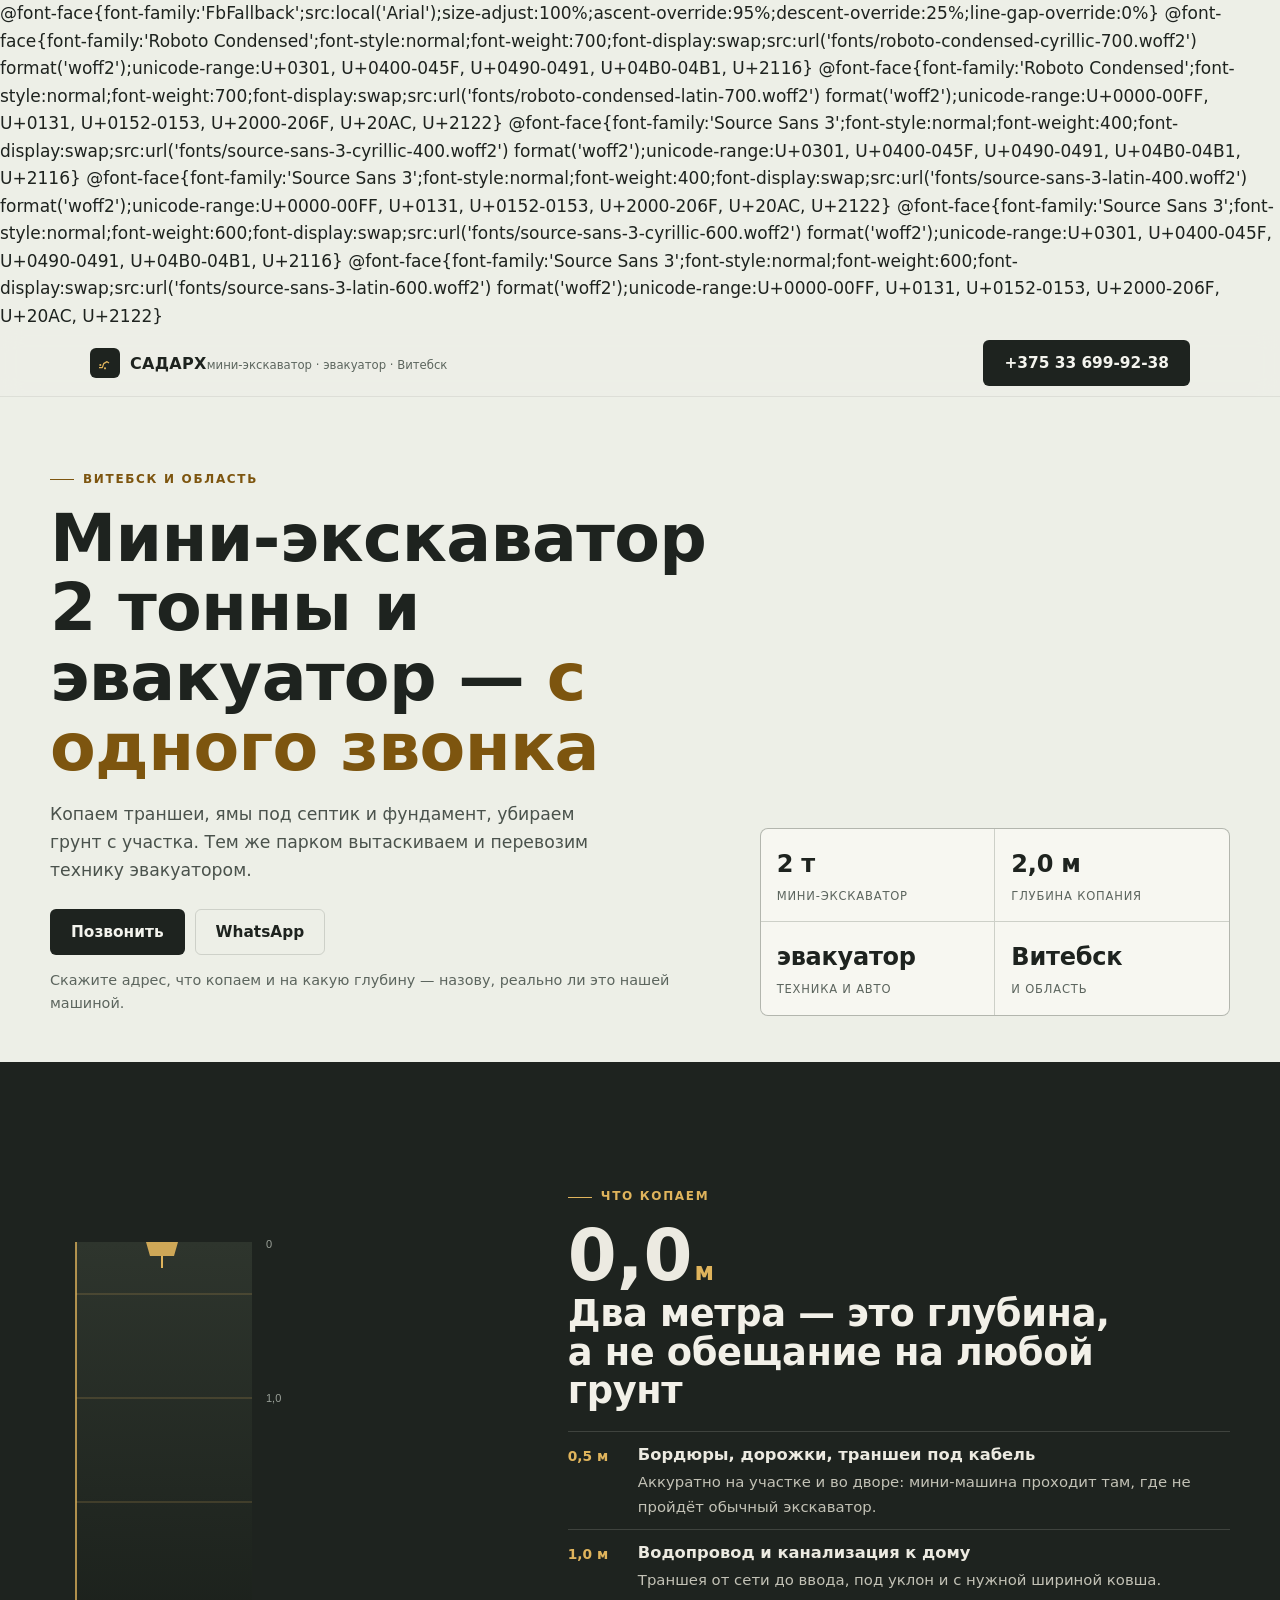
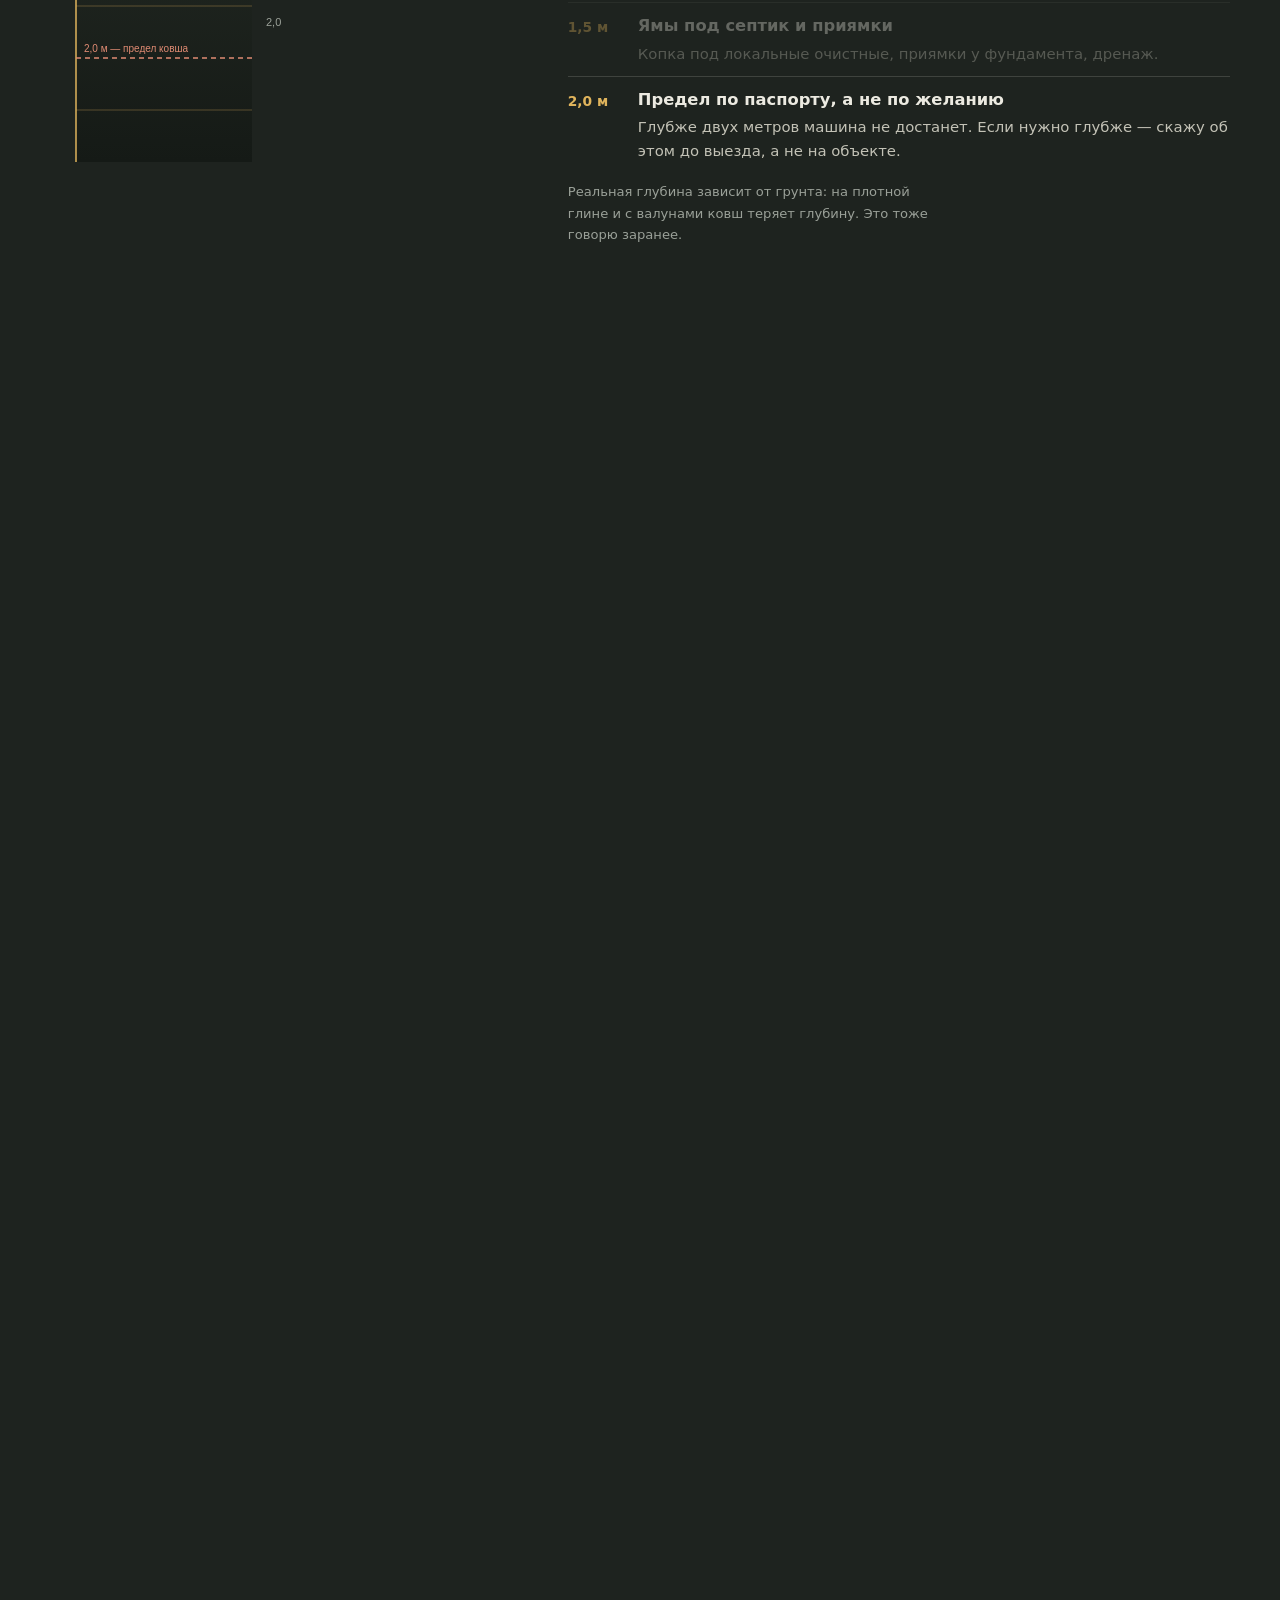
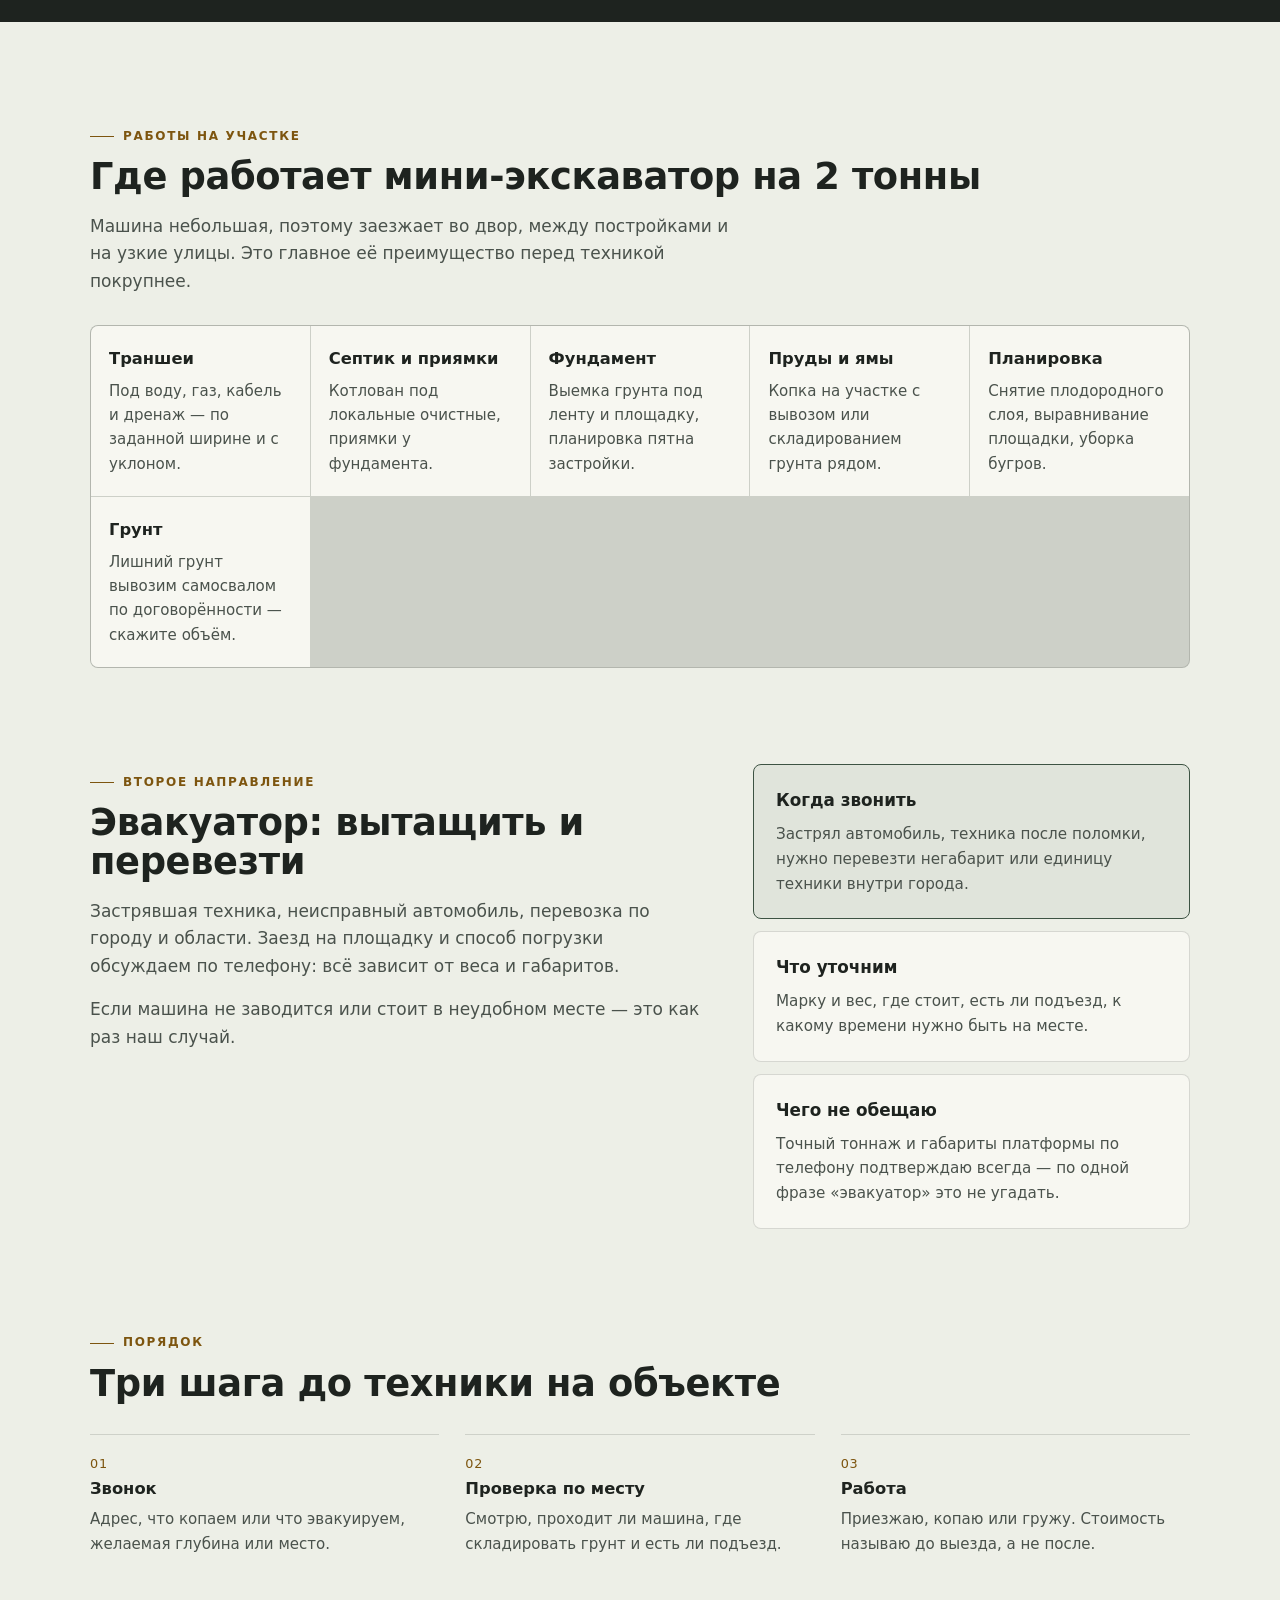
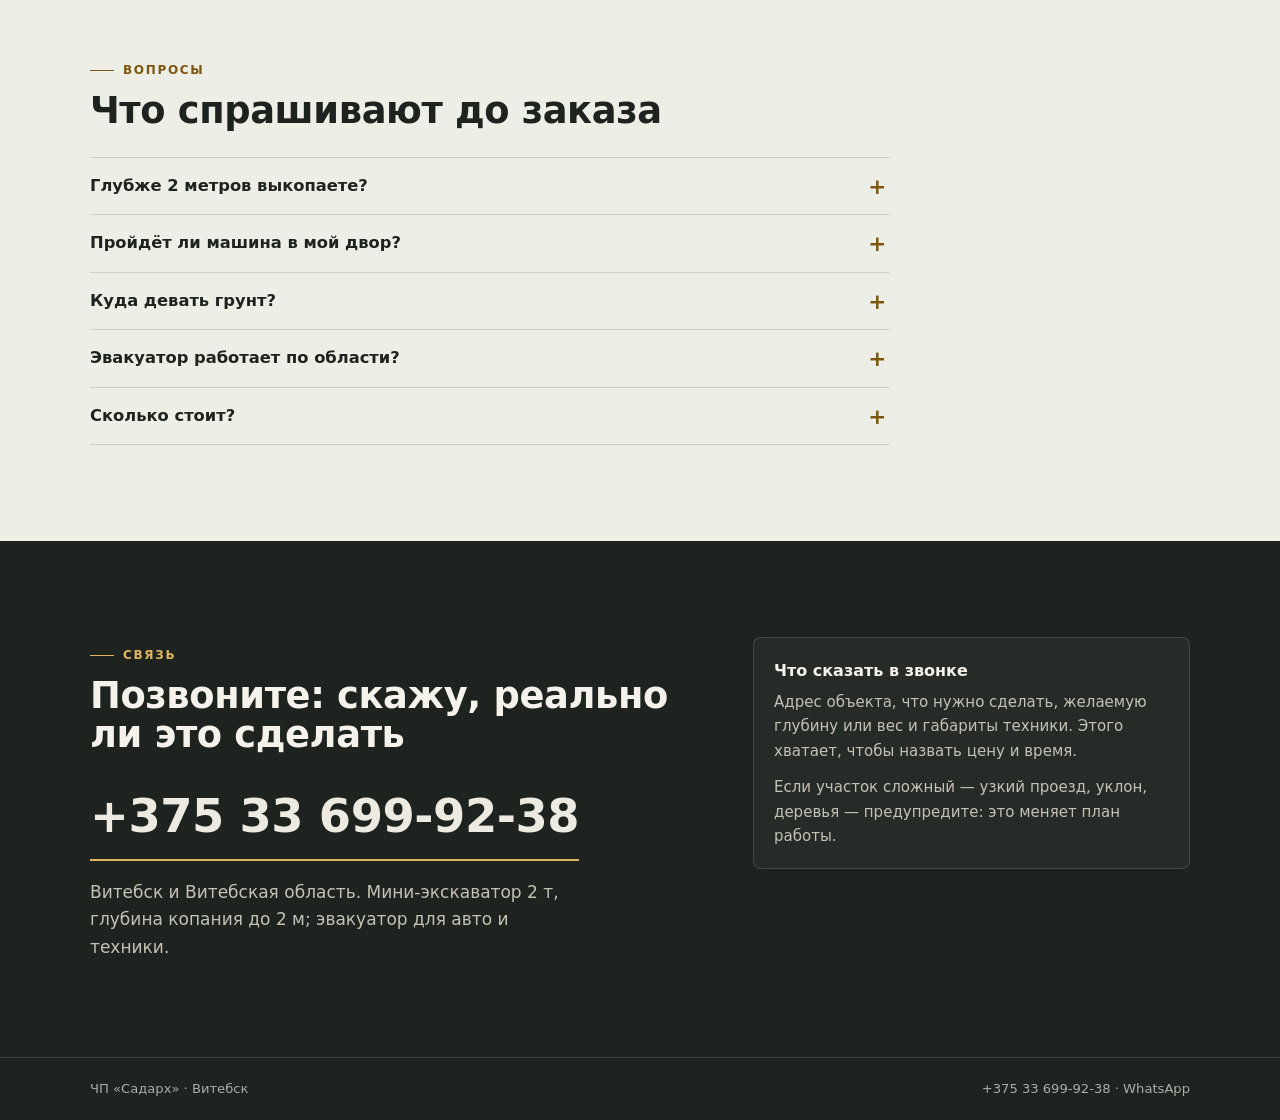
==== index.html @ c1c9731f "feat: Садарх — архетип 25 «два метра», разрез грунта с глубинной шкалой" ====
<!DOCTYPE html>
<html lang="ru">
<head>
<meta charset="UTF-8">
<meta name="viewport" content="width=device-width, initial-scale=1">
<title>Мини-экскаватор 2 т и эвакуатор в Витебске — ЧП «Садарх» | +375 33 699-92-38</title>
<meta name="description" content="ЧП «Садарх»: услуги мини-экскаватора 2 тонны (глубина копания 2 м) и эвакуатора в Витебске и области. Траншеи, септик, фундамент, вывоз грунта, перевозка техники.">
<link rel="icon" href="favicon.svg" type="image/svg+xml">
<meta property="og:type" content="website">
<meta property="og:title" content="Мини-экскаватор 2 т и эвакуатор — Витебск">
<meta property="og:locale" content="ru_RU">
<link rel="preload" href="fonts/roboto-condensed-cyrillic-700.woff2" as="font" type="font/woff2" crossorigin>
<link rel="preload" href="fonts/source-sans-3-cyrillic-400.woff2" as="font" type="font/woff2" crossorigin>
@font-face{font-family:'FbFallback';src:local('Arial');size-adjust:100%;ascent-override:95%;descent-override:25%;line-gap-override:0%}
@font-face{font-family:'Roboto Condensed';font-style:normal;font-weight:700;font-display:swap;src:url('fonts/roboto-condensed-cyrillic-700.woff2') format('woff2');unicode-range:U+0301, U+0400-045F, U+0490-0491, U+04B0-04B1, U+2116}
@font-face{font-family:'Roboto Condensed';font-style:normal;font-weight:700;font-display:swap;src:url('fonts/roboto-condensed-latin-700.woff2') format('woff2');unicode-range:U+0000-00FF, U+0131, U+0152-0153, U+2000-206F, U+20AC, U+2122}
@font-face{font-family:'Source Sans 3';font-style:normal;font-weight:400;font-display:swap;src:url('fonts/source-sans-3-cyrillic-400.woff2') format('woff2');unicode-range:U+0301, U+0400-045F, U+0490-0491, U+04B0-04B1, U+2116}
@font-face{font-family:'Source Sans 3';font-style:normal;font-weight:400;font-display:swap;src:url('fonts/source-sans-3-latin-400.woff2') format('woff2');unicode-range:U+0000-00FF, U+0131, U+0152-0153, U+2000-206F, U+20AC, U+2122}
@font-face{font-family:'Source Sans 3';font-style:normal;font-weight:600;font-display:swap;src:url('fonts/source-sans-3-cyrillic-600.woff2') format('woff2');unicode-range:U+0301, U+0400-045F, U+0490-0491, U+04B0-04B1, U+2116}
@font-face{font-family:'Source Sans 3';font-style:normal;font-weight:600;font-display:swap;src:url('fonts/source-sans-3-latin-600.woff2') format('woff2');unicode-range:U+0000-00FF, U+0131, U+0152-0153, U+2000-206F, U+20AC, U+2122}
<style>

:root{
 --stone:#edefe7; --stone2:#f7f7f1; --ink:#1e231f; --ink2:#4a524c; --ink3:#5c655e;
 --line:rgba(30,35,31,.15); --line2:rgba(30,35,31,.08);
 --ochre:#b8862a; --ochre-d:#7d550f; --moss:#3d5343;
 --r:8px; --f:"Roboto Condensed","FbFallback",system-ui,sans-serif; --fb:"Source Sans 3",system-ui,sans-serif;
}
*{margin:0;padding:0;box-sizing:border-box}
html{-webkit-text-size-adjust:100%;scroll-behavior:smooth}
body{font-family:var(--fb);background:var(--stone);color:var(--ink);font-size:1.0625rem;line-height:1.62;overflow-x:hidden;-webkit-font-smoothing:antialiased}
a{color:inherit;text-decoration:none}
.wrap{max-width:1180px;margin:0 auto;padding:0 clamp(18px,4vw,40px)}
h1,h2,h3{font-family:var(--f);font-weight:700;line-height:1.05;letter-spacing:-.01em;text-transform:none;overflow-wrap:anywhere}
h1{font-size:clamp(2.3rem,5.2vw,4.2rem)}
h2{font-size:clamp(1.6rem,2.9vw,2.3rem)}
.kick{display:inline-flex;align-items:center;gap:9px;font-size:.75rem;letter-spacing:.14em;text-transform:uppercase;color:var(--ochre-d);font-weight:600;font-family:var(--f)}
.kick::before{content:"";width:24px;height:1px;background:currentColor}
.pin .kick,.dark .kick{color:#e0b45c}
.hdr{position:sticky;top:0;z-index:60;background:rgba(237,239,231,.94);backdrop-filter:blur(10px);border-bottom:1px solid var(--line2)}
.hrow{display:flex;align-items:center;justify-content:space-between;gap:14px;min-height:66px}
.logo{display:flex;align-items:center;gap:10px;min-width:0;overflow:hidden}
.logo i{width:30px;height:30px;border-radius:6px;background:var(--ink);display:grid;place-items:center;flex:none}
.lg-t{font-family:var(--f);font-weight:700;font-size:1rem;letter-spacing:.02em;text-transform:uppercase;white-space:nowrap}
.lg-s{font-size:.73rem;color:var(--ink3)}
.btn{display:inline-flex;align-items:center;justify-content:center;gap:9px;min-height:46px;padding:0 20px;border-radius:6px;font-weight:600;font-size:.96rem;border:1px solid transparent;transition:background .18s cubic-bezier(.16,1,.3,1),color .18s,border-color .18s;cursor:pointer;font-family:var(--fb)}
.btn-acc{background:var(--ink);color:#f4f4ee}
.btn-acc:hover{background:#000}
.btn-ghost{border-color:var(--line);color:var(--ink)}
.btn-ghost:hover{background:rgba(30,35,31,.05)}
a:focus-visible,button:focus-visible,summary:focus-visible{outline:2px solid var(--ochre-d);outline-offset:3px;border-radius:4px}
.hero{display:grid;grid-template-columns:minmax(0,7fr) minmax(0,5fr);gap:clamp(22px,4vw,52px);align-items:end;padding:clamp(34px,5vw,64px) 0 clamp(26px,4vw,46px)}
.hero h1{margin:14px 0 0;max-width:20ch}
.hero h1 em{font-style:normal;color:var(--ochre-d)}
.lead{margin-top:18px;max-width:52ch;color:var(--ink2);font-size:1.08rem}
.hero-cta{display:flex;flex-wrap:wrap;gap:10px;margin-top:24px}
.hnote{margin-top:14px;font-size:.9rem;color:var(--ink3)}
.facts{display:grid;grid-template-columns:repeat(2,minmax(0,1fr));gap:1px;background:var(--line);border:1px solid var(--line);border-radius:var(--r);overflow:hidden}
.facts div{background:var(--stone2);padding:16px}
.facts b{display:block;font-family:var(--f);font-weight:700;font-size:1.5rem;font-variant-numeric:tabular-nums;letter-spacing:-.01em}
.facts span{display:block;font-size:.72rem;letter-spacing:.07em;text-transform:uppercase;color:var(--ink3);margin-top:3px}
.pin{position:relative;height:240vh;background:var(--ink);color:#eceae1}
.stage{position:sticky;top:0;height:100vh;display:grid;grid-template-columns:minmax(0,5fr) minmax(0,7fr);gap:clamp(18px,3.5vw,48px);align-items:center;padding:clamp(16px,3vw,32px) 0}
.trench{position:relative;height:min(78vh,620px)}
.trench svg{height:100%;width:auto}
.depth-now{font-family:var(--f);font-weight:700;font-size:clamp(2.6rem,6vw,4.4rem);line-height:1;font-variant-numeric:tabular-nums;margin-bottom:4px}
.depth-now small{font-size:.34em;color:#e0b45c;font-weight:600;margin-left:2px}
.st-copy .kick{margin-bottom:14px}
.st-copy h2{max-width:22ch;color:#f2f0e8}
.st-tasks{list-style:none;margin-top:20px;display:grid;gap:10px}
.st-tasks li{display:grid;grid-template-columns:58px 1fr;gap:12px;align-items:start;padding-top:10px;border-top:1px solid rgba(236,234,225,.16);opacity:.34;transition:opacity .3s cubic-bezier(.16,1,.3,1)}
.st-tasks li.on{opacity:1}
.st-tasks i{font-style:normal;font-family:var(--f);font-weight:700;font-size:.86rem;color:#e0b45c;font-variant-numeric:tabular-nums;padding-top:3px}
.st-tasks b{display:block;font-family:var(--f);font-size:1.02rem}
.st-tasks p{color:#c3c2b6;font-size:.93rem;margin-top:2px}
.st-foot{margin-top:18px;font-size:.82rem;color:#9aa098;max-width:46ch}
.blk{padding:clamp(54px,7.5vw,96px) 0}
.blk-lead{margin-top:16px;max-width:60ch;color:var(--ink2)}
.grid3{display:grid;grid-template-columns:repeat(auto-fit,minmax(215px,1fr));gap:1px;background:var(--line);border:1px solid var(--line);border-radius:var(--r);overflow:hidden;margin-top:30px}
.grid3 div{background:var(--stone2);padding:20px 18px}
.grid3 b{display:block;font-family:var(--f);font-size:1.02rem;margin-bottom:6px}
.grid3 p{font-size:.94rem;color:var(--ink2)}
.two{display:grid;grid-template-columns:minmax(0,7fr) minmax(0,5fr);gap:clamp(22px,4vw,52px);align-items:start}
.card{border:1px solid var(--line);border-radius:var(--r);background:var(--stone2);padding:22px}
.card b{display:block;font-family:var(--f);font-size:1.05rem;margin-bottom:8px}
.card p{font-size:.95rem;color:var(--ink2)}
.card+.card{margin-top:12px}
.card.acc{border-color:var(--moss);background:rgba(61,83,67,.07)}
.steps{list-style:none;display:grid;grid-template-columns:repeat(3,minmax(0,1fr));gap:clamp(14px,2.4vw,26px);margin-top:30px}
.steps li{border-top:1px solid var(--line);padding-top:14px}
.steps b{display:block;font-family:var(--f);font-size:1.02rem;margin-bottom:5px}
.steps p{color:var(--ink2);font-size:.94rem}
.steps .no{font-family:var(--f);font-size:.8rem;color:var(--ochre-d);letter-spacing:.06em}
.faq{margin-top:26px;border-top:1px solid var(--line);max-width:74ch}
.faq details{border-bottom:1px solid var(--line)}
.faq summary{cursor:pointer;list-style:none;padding:15px 30px 15px 0;position:relative;font-family:var(--f);font-weight:700;font-size:1.02rem}
.faq summary::-webkit-details-marker{display:none}
.faq summary::after{content:"+";position:absolute;right:4px;top:12px;font-size:1.35rem;color:var(--ochre-d);transition:transform .2s}
.faq details[open] summary::after{transform:rotate(45deg)}
.faq p{padding:0 0 16px;color:var(--ink2);font-size:.96rem;max-width:66ch}
.dark{background:var(--ink);color:#eceae1;padding:clamp(54px,7.5vw,96px) 0}
.dark h2{color:#f4f2ea}
.cont{display:grid;grid-template-columns:minmax(0,7fr) minmax(0,5fr);gap:clamp(22px,4vw,52px);align-items:start}
.phone-big{display:inline-block;font-family:var(--f);font-weight:700;font-size:clamp(1.9rem,4.2vw,2.9rem);font-variant-numeric:tabular-nums;letter-spacing:-.01em;border-bottom:2px solid #e0b45c;padding-bottom:5px;margin-top:6px}
.phone-big:hover{color:#e0b45c}
.cbox{border:1px solid rgba(236,234,225,.16);border-radius:var(--r);padding:20px;background:rgba(255,255,255,.04)}
.cbox b{display:block;font-family:var(--f);font-size:1rem;margin-bottom:6px;color:#f4f2ea}
.cbox p{color:#c3c2b6;font-size:.94rem}
footer{background:var(--ink);border-top:1px solid rgba(236,234,225,.14);padding:20px 0}
.frow{display:flex;flex-wrap:wrap;justify-content:space-between;gap:8px;font-size:.82rem;color:#a9aea7}
.frow a{color:#a9aea7}.frow a:hover{color:#fff}
@media(max-width:880px){
 .hero,.two,.cont,.steps{grid-template-columns:minmax(0,1fr)}
 .facts{order:2}
 .pin{height:210vh}
 .stage{grid-template-columns:minmax(0,1fr);align-items:start;gap:10px;padding-top:14px}
 .trench{height:min(38vh,300px);display:flex;justify-content:center}
 .st-tasks li{grid-template-columns:50px 1fr;gap:8px;padding-top:8px}
 .st-tasks p{font-size:.88rem}
 .depth-now{font-size:2.1rem}
}
@media(max-width:430px){.lg-s{display:none}.lg-t{font-size:.88rem}}
@media(prefers-reduced-motion:reduce){*{transition:none!important;animation:none!important}html{scroll-behavior:auto}}
</style>
</head>
<body id="top">
<header class="hdr">
  <div class="wrap hrow">
    <a class="logo" href="#top">
      <i><svg viewBox="0 0 24 24" width="16" height="16" aria-hidden="true"><path d="M3 19h5l2-6 5-3 3 2" fill="none" stroke="#e0b45c" stroke-width="1.9" stroke-linejoin="round"/><circle cx="5" cy="15" r="1.6" fill="#e0b45c"/><circle cx="12" cy="20" r="1.6" fill="#e0b45c"/></svg></i>
      <span><span class="lg-t">Садарх</span><span class="lg-s">мини-экскаватор · эвакуатор · Витебск</span></span>
    </a>
    <a class="btn btn-acc" href="tel:+375336999238">+375 33 699-92-38</a>
  </div>
</header>
<main>
<section class="hero wrap">
  <div>
    <div class="kick">Витебск и область</div>
    <h1>Мини-экскаватор 2 тонны и эвакуатор — <em>с одного звонка</em></h1>
    <p class="lead">Копаем траншеи, ямы под септик и фундамент, убираем грунт с участка. Тем же парком вытаскиваем и перевозим технику эвакуатором.</p>
    <div class="hero-cta">
      <a class="btn btn-acc" href="tel:+375336999238">Позвонить</a>
      <a class="btn btn-ghost" href="https://wa.me/375336999238" target="_blank" rel="noopener">WhatsApp</a>
    </div>
    <p class="hnote">Скажите адрес, что копаем и на какую глубину — назову, реально ли это нашей машиной.</p>
  </div>
  <div class="facts">
    <div><b>2 т</b><span>мини-экскаватор</span></div>
    <div><b>2,0 м</b><span>глубина копания</span></div>
    <div><b>эвакуатор</b><span>техника и авто</span></div>
    <div><b>Витебск</b><span>и область</span></div>
  </div>
</section>
<section class="pin" id="glubina">
  <div class="stage wrap">
    <div class="trench">
      <svg viewBox="0 0 240 620" role="img" aria-labelledby="trT trD">
        <title id="trT">Разрез траншеи глубиной до 2 метров</title>
        <desc id="trD">Схема грунта с глубинной шкалой от 0 до 2 метров и отметками задач на разных глубинах.</desc>
        <defs><linearGradient id="soil" x1="0" y1="0" x2="0" y2="1"><stop offset="0" stop-color="#2e352d"/><stop offset="1" stop-color="#151a16"/></linearGradient></defs>
        <rect x="26" y="40" width="176" height="520" fill="url(#soil)"/>
        <g stroke="rgba(224,180,92,.33)" stroke-width="1">
          <line x1="26" y1="92" x2="202" y2="92"/><line x1="26" y1="196" x2="202" y2="196"/>
          <line x1="26" y1="300" x2="202" y2="300"/><line x1="26" y1="404" x2="202" y2="404"/><line x1="26" y1="508" x2="202" y2="508"/>
        </g>
        <g font-family="Roboto Condensed,sans-serif" font-size="11" fill="#9aa098">
          <text x="216" y="46">0</text><text x="216" y="200">1,0</text><text x="216" y="424">2,0</text>
        </g>
        <line x1="26" y1="40" x2="26" y2="560" stroke="#e0b45c" stroke-width="1.5"/>
        <rect id="pit" x="26" y="40" width="176" height="0" fill="rgba(224,180,92,.16)" stroke="rgba(224,180,92,.5)" stroke-width="1"/>
        <g id="bucket" transform="translate(112,40)">
          <path d="M-16 0h32l-4 14h-24z" fill="#e0b45c" opacity=".9"/>
          <line x1="0" y1="14" x2="0" y2="26" stroke="#e0b45c" stroke-width="2"/>
        </g>
        <line id="limline" x1="26" y1="456" x2="202" y2="456" stroke="#e08b73" stroke-width="1.5" stroke-dasharray="5 4"/>
        <text x="34" y="450" font-family="Roboto Condensed,sans-serif" font-size="10" fill="#e08b73">2,0 м — предел ковша</text>
      </svg>
    </div>
    <div class="st-copy">
      <div class="kick">Что копаем</div>
      <div class="depth-now"><span id="dn">0,0</span><small>м</small></div>
      <h2>Два метра — это глубина, а не обещание на любой грунт</h2>
      <ul class="st-tasks" id="tasks">
        <li><i>0,5 м</i><div><b>Бордюры, дорожки, траншеи под кабель</b><p>Аккуратно на участке и во дворе: мини-машина проходит там, где не пройдёт обычный экскаватор.</p></div></li>
        <li><i>1,0 м</i><div><b>Водопровод и канализация к дому</b><p>Траншея от сети до ввода, под уклон и с нужной шириной ковша.</p></div></li>
        <li><i>1,5 м</i><div><b>Ямы под септик и приямки</b><p>Копка под локальные очистные, приямки у фундамента, дренаж.</p></div></li>
        <li><i>2,0 м</i><div><b>Предел по паспорту, а не по желанию</b><p>Глубже двух метров машина не достанет. Если нужно глубже — скажу об этом до выезда, а не на объекте.</p></div></li>
      </ul>
      <p class="st-foot">Реальная глубина зависит от грунта: на плотной глине и с валунами ковш теряет глубину. Это тоже говорю заранее.</p>
    </div>
  </div>
</section>
<section class="blk" id="raboty">
  <div class="wrap">
    <div class="kick">Работы на участке</div>
    <h2 style="margin-top:12px">Где работает мини-экскаватор на 2 тонны</h2>
    <p class="blk-lead">Машина небольшая, поэтому заезжает во двор, между постройками и на узкие улицы. Это главное её преимущество перед техникой покрупнее.</p>
    <div class="grid3">
      <div><b>Траншеи</b><p>Под воду, газ, кабель и дренаж — по заданной ширине и с уклоном.</p></div>
      <div><b>Септик и приямки</b><p>Котлован под локальные очистные, приямки у фундамента.</p></div>
      <div><b>Фундамент</b><p>Выемка грунта под ленту и площадку, планировка пятна застройки.</p></div>
      <div><b>Пруды и ямы</b><p>Копка на участке с вывозом или складированием грунта рядом.</p></div>
      <div><b>Планировка</b><p>Снятие плодородного слоя, выравнивание площадки, уборка бугров.</p></div>
      <div><b>Грунт</b><p>Лишний грунт вывозим самосвалом по договорённости — скажите объём.</p></div>
    </div>
  </div>
</section>
<section class="blk" id="evakuator" style="padding-top:0">
  <div class="wrap two">
    <div>
      <div class="kick">Второе направление</div>
      <h2 style="margin-top:12px">Эвакуатор: вытащить и перевезти</h2>
      <p class="blk-lead">Застрявшая техника, неисправный автомобиль, перевозка по городу и области. Заезд на площадку и способ погрузки обсуждаем по телефону: всё зависит от веса и габаритов.</p>
      <p class="blk-lead">Если машина не заводится или стоит в неудобном месте — это как раз наш случай.</p>
    </div>
    <div>
      <div class="card acc"><b>Когда звонить</b><p>Застрял автомобиль, техника после поломки, нужно перевезти негабарит или единицу техники внутри города.</p></div>
      <div class="card"><b>Что уточним</b><p>Марку и вес, где стоит, есть ли подъезд, к какому времени нужно быть на месте.</p></div>
      <div class="card"><b>Чего не обещаю</b><p>Точный тоннаж и габариты платформы по телефону подтверждаю всегда — по одной фразе «эвакуатор» это не угадать.</p></div>
    </div>
  </div>
</section>
<section class="blk" id="poryadok" style="padding-top:0">
  <div class="wrap">
    <div class="kick">Порядок</div>
    <h2 style="margin-top:12px">Три шага до техники на объекте</h2>
    <ol class="steps">
      <li><span class="no">01</span><b>Звонок</b><p>Адрес, что копаем или что эвакуируем, желаемая глубина или место.</p></li>
      <li><span class="no">02</span><b>Проверка по месту</b><p>Смотрю, проходит ли машина, где складировать грунт и есть ли подъезд.</p></li>
      <li><span class="no">03</span><b>Работа</b><p>Приезжаю, копаю или гружу. Стоимость называю до выезда, а не после.</p></li>
    </ol>
  </div>
</section>
<section class="blk" id="vop" style="padding-top:0">
  <div class="wrap">
    <div class="kick">Вопросы</div>
    <h2 style="margin-top:12px">Что спрашивают до заказа</h2>
    <div class="faq">
      <details><summary>Глубже 2 метров выкопаете?</summary><p>Нет, два метра — предел этой машины. Если нужно глубже, скажу сразу: иногда решается другой техникой или поэтапно, но обещать лишнего не буду.</p></details>
      <details><summary>Пройдёт ли машина в мой двор?</summary><p>Мини-экскаватор на 2 тонны проходит в большинство дворов и между постройками. Точную ширину проезда и вес уточняйте по телефону под свой участок.</p></details>
      <details><summary>Куда девать грунт?</summary><p>Два варианта: складируем рядом на участке или вывозим. Второй — отдельная работа, её обсуждаем сразу.</p></details>
      <details><summary>Эвакуатор работает по области?</summary><p>Витебск и область. Дальние рейсы считаем отдельно по расстоянию.</p></details>
      <details><summary>Сколько стоит?</summary><p>Зависит от объёма, глубины, грунта и расстояния. Называю цену по телефону до выезда.</p></details>
    </div>
  </div>
</section>
<section class="dark" id="contacts">
  <div class="wrap cont">
    <div>
      <div class="kick">Связь</div>
      <h2 style="margin:12px 0 18px">Позвоните: скажу, реально ли это сделать</h2>
      <a class="phone-big" href="tel:+375336999238">+375 33 699-92-38</a>
      <p style="margin-top:18px;color:#c3c2b6;max-width:46ch">Витебск и Витебская область. Мини-экскаватор 2 т, глубина копания до 2 м; эвакуатор для авто и техники.</p>
    </div>
    <div class="cbox">
      <b>Что сказать в звонке</b>
      <p>Адрес объекта, что нужно сделать, желаемую глубину или вес и габариты техники. Этого хватает, чтобы назвать цену и время.</p>
      <p style="margin-top:12px">Если участок сложный — узкий проезд, уклон, деревья — предупредите: это меняет план работы.</p>
    </div>
  </div>
</section>
</main>
<footer>
  <div class="wrap frow">
    <span>ЧП «Садарх» · Витебск</span>
    <span><a href="tel:+375336999238">+375 33 699-92-38</a> · <a href="https://wa.me/375336999238" target="_blank" rel="noopener">WhatsApp</a></span>
  </div>
</footer>
<script>
(function(){
  var reduce = matchMedia('(prefers-reduced-motion: reduce)').matches;
  var pin = document.getElementById('glubina');
  var pit = document.getElementById('pit'), bucket = document.getElementById('bucket');
  var dn = document.getElementById('dn'), tasks = [].slice.call(document.querySelectorAll('#tasks li'));
  var TOP = 40, MAXP = 416;               // 2,0 м = 416 px по шкале разреза
  var STOPS = [0.5, 1.0, 1.5, 2.0];
  function depthFor(p){
    var seg = Math.min(1, p) * 4, i = Math.min(3, Math.floor(seg)), f = seg - i;
    var stops = [0, .5, 1, 1.5, 2];
    if (p >= 1) return 2;
    return stops[i] + (stops[i+1] - stops[i]) * Math.min(1, f / .72);
  }
  function apply(p){
    var d = depthFor(p), h = d / 2 * MAXP;
    pit.setAttribute('height', h.toFixed(1));
    bucket.setAttribute('transform', 'translate(112,' + (TOP + h).toFixed(1) + ')');
    dn.textContent = d.toFixed(1).replace('.', ',');
    var k = d < .75 ? 0 : (d < 1.25 ? 1 : (d < 1.75 ? 2 : 3));
    tasks.forEach(function(li,i){ li.classList.toggle('on', i === k); });
  }
  if (reduce) { apply(1); return; }
  apply(0);
  var raf = false;
  function upd(){
    raf = false;
    var r = pin.getBoundingClientRect(), span = r.height - innerHeight;
    var p = span > 0 ? Math.min(1, Math.max(0, -r.top / span)) : 1;
    apply(p);
  }
  addEventListener('scroll', function(){ if(!raf){raf=true;requestAnimationFrame(upd);} }, {passive:true});
  addEventListener('resize', upd);
  upd();
})();
</script>
</body>
</html>
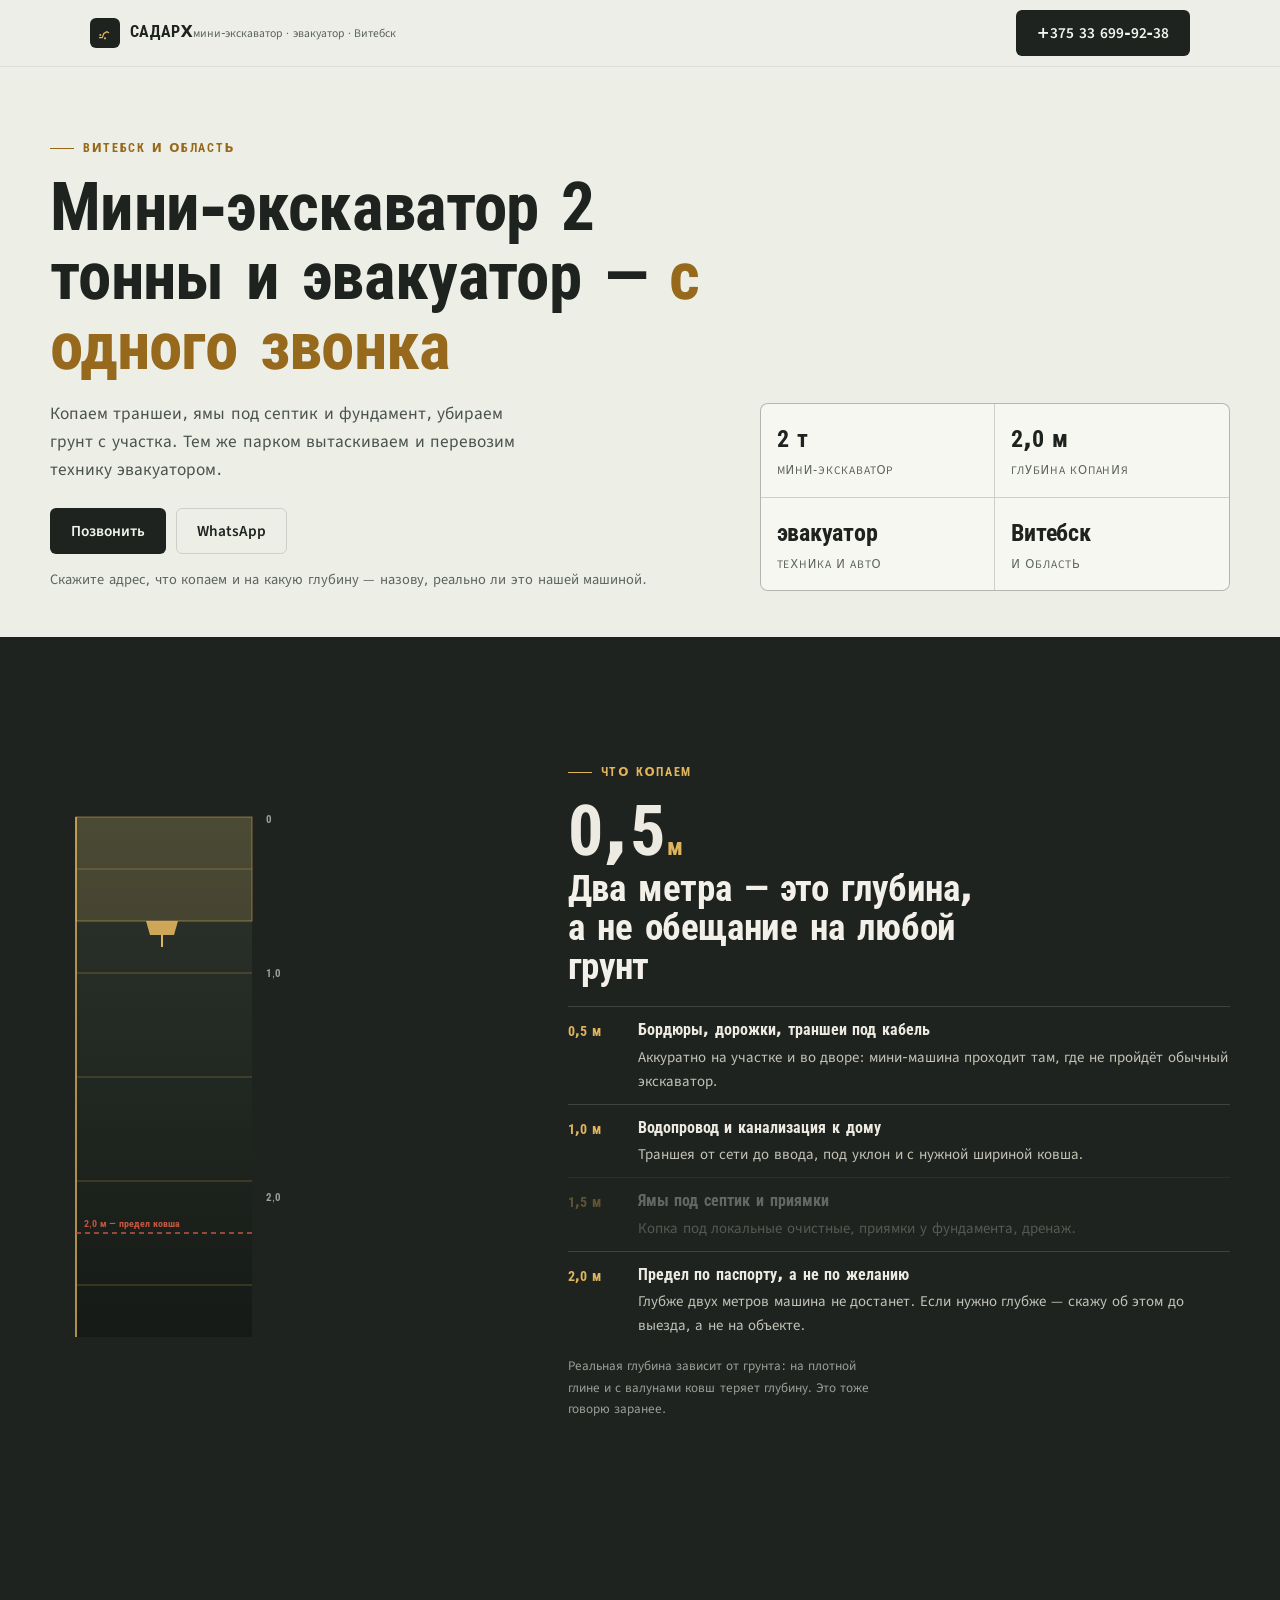
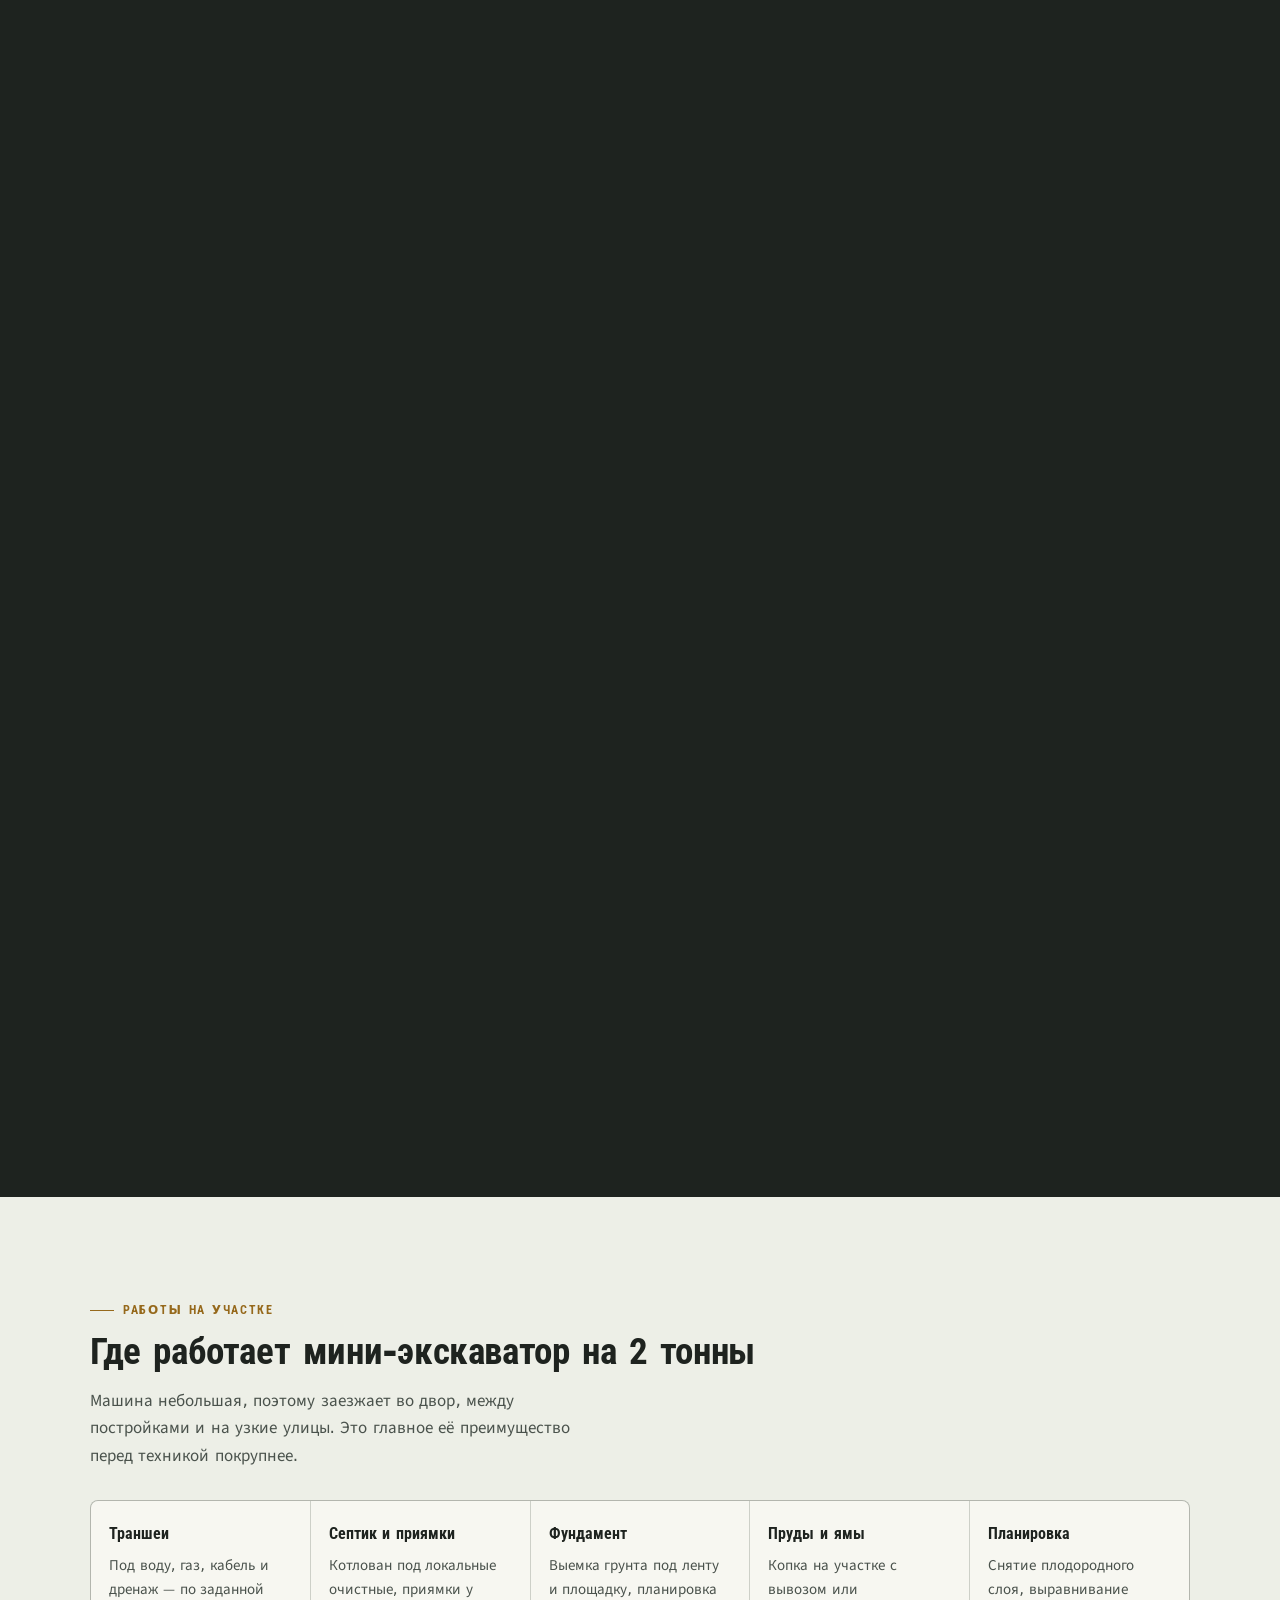
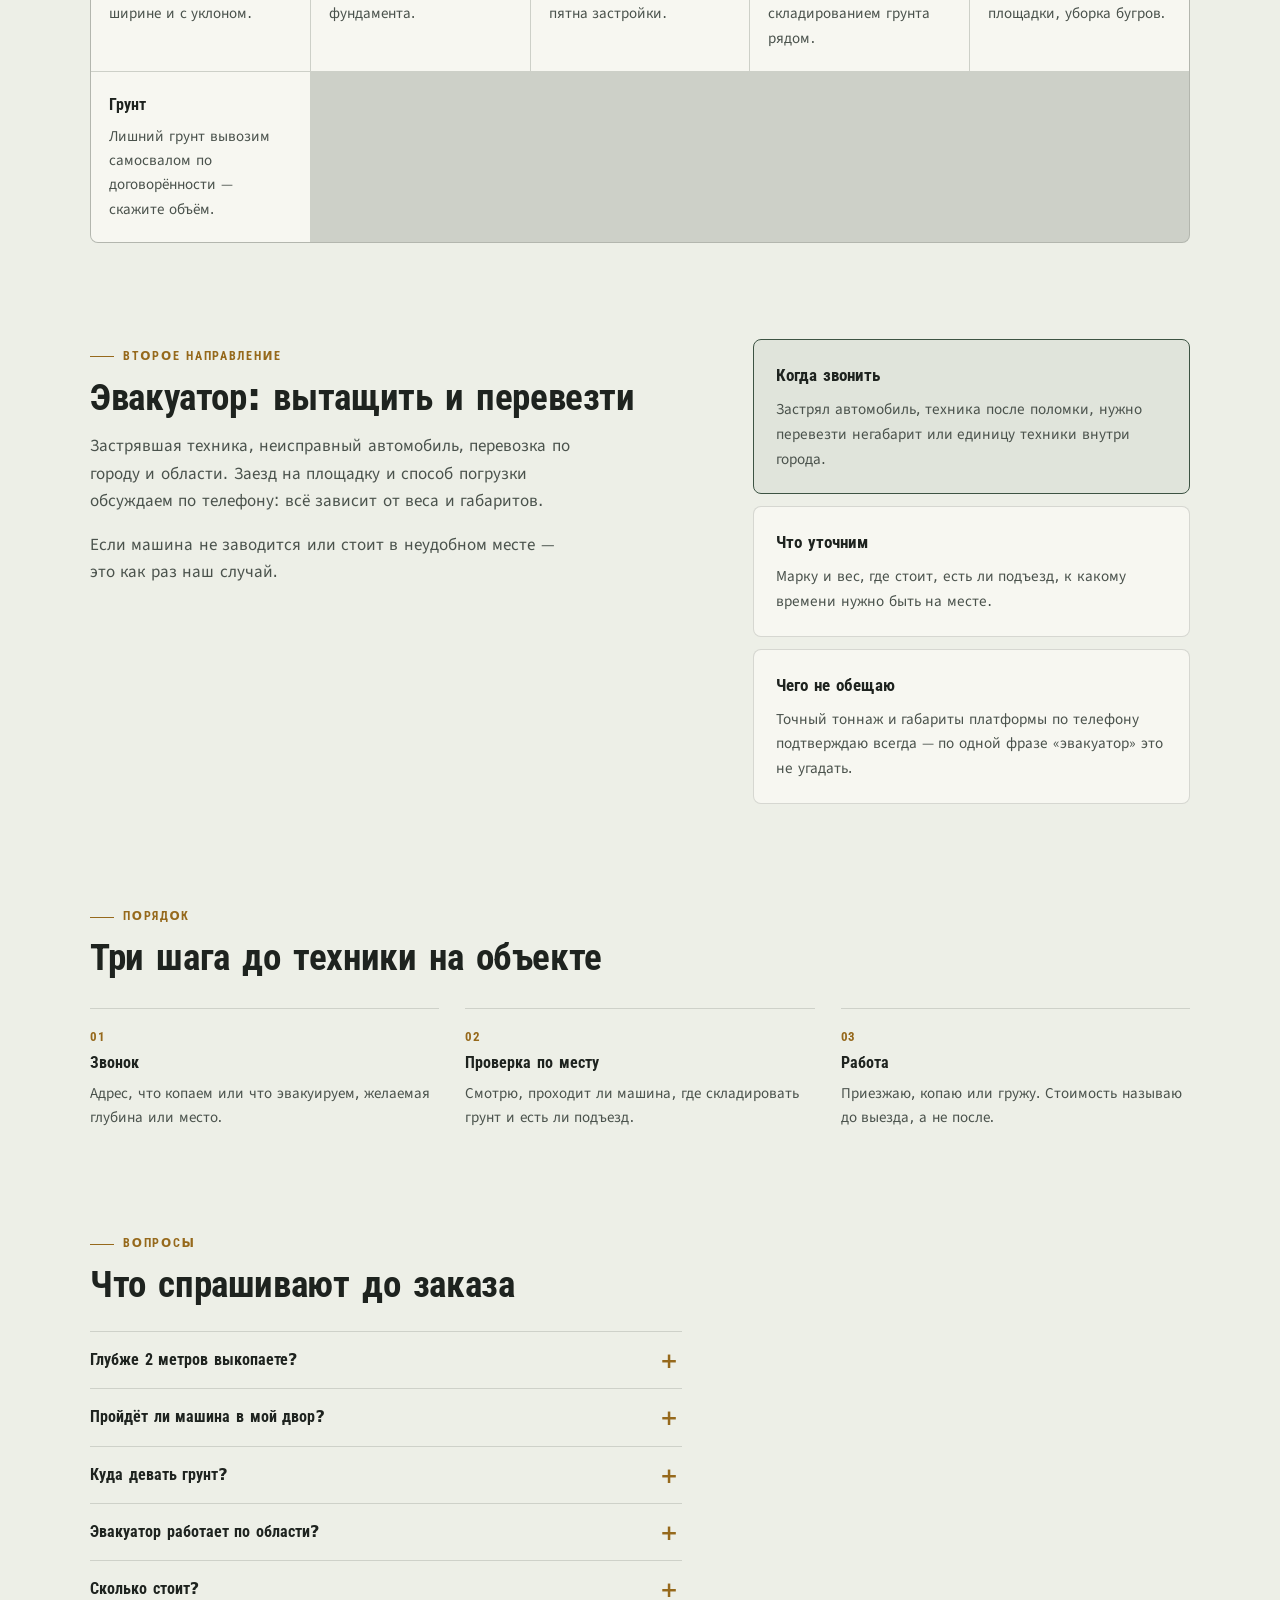
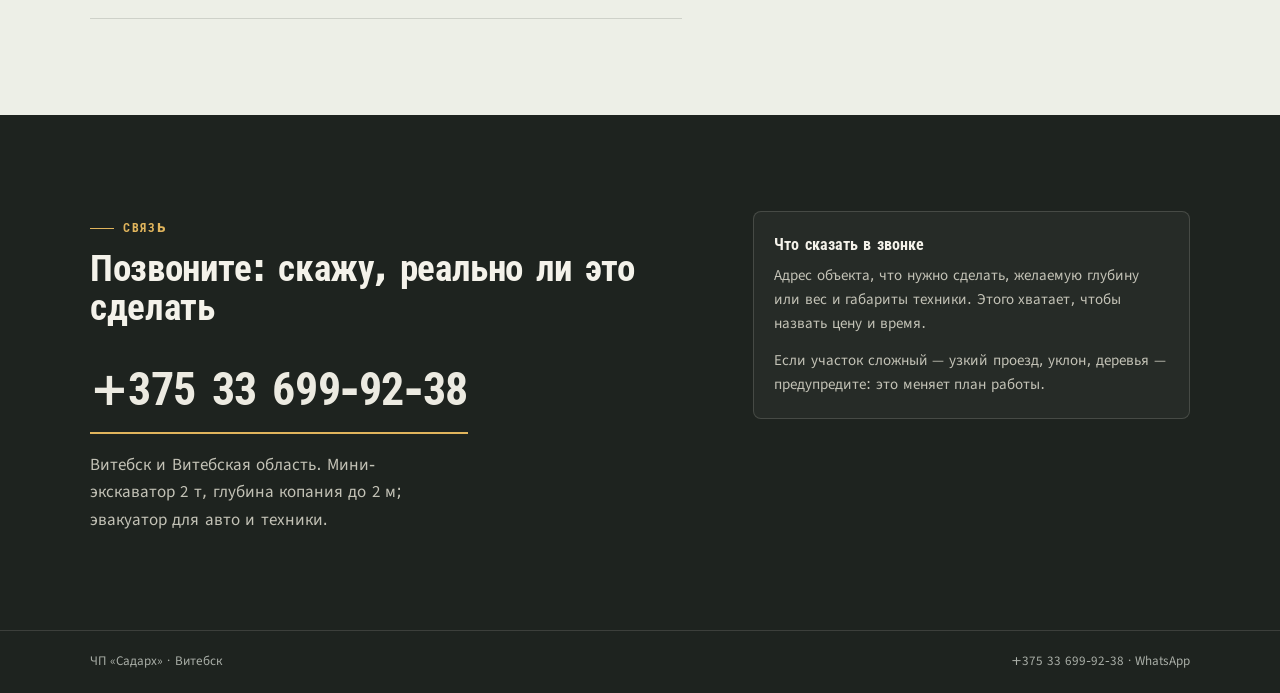
==== commit 84d8ba46: "fix: @font-face перенесены внутрь <style> (CSS-текст больше не виден в шапке)" ====
--- a/index.html
+++ b/index.html
@@ -11,20 +11,19 @@
 <meta property="og:locale" content="ru_RU">
 <link rel="preload" href="fonts/roboto-condensed-cyrillic-700.woff2" as="font" type="font/woff2" crossorigin>
 <link rel="preload" href="fonts/source-sans-3-cyrillic-400.woff2" as="font" type="font/woff2" crossorigin>
-@font-face{font-family:'FbFallback';src:local('Arial');size-adjust:100%;ascent-override:95%;descent-override:25%;line-gap-override:0%}
+<style>
 @font-face{font-family:'Roboto Condensed';font-style:normal;font-weight:700;font-display:swap;src:url('fonts/roboto-condensed-cyrillic-700.woff2') format('woff2');unicode-range:U+0301, U+0400-045F, U+0490-0491, U+04B0-04B1, U+2116}
 @font-face{font-family:'Roboto Condensed';font-style:normal;font-weight:700;font-display:swap;src:url('fonts/roboto-condensed-latin-700.woff2') format('woff2');unicode-range:U+0000-00FF, U+0131, U+0152-0153, U+2000-206F, U+20AC, U+2122}
 @font-face{font-family:'Source Sans 3';font-style:normal;font-weight:400;font-display:swap;src:url('fonts/source-sans-3-cyrillic-400.woff2') format('woff2');unicode-range:U+0301, U+0400-045F, U+0490-0491, U+04B0-04B1, U+2116}
 @font-face{font-family:'Source Sans 3';font-style:normal;font-weight:400;font-display:swap;src:url('fonts/source-sans-3-latin-400.woff2') format('woff2');unicode-range:U+0000-00FF, U+0131, U+0152-0153, U+2000-206F, U+20AC, U+2122}
 @font-face{font-family:'Source Sans 3';font-style:normal;font-weight:600;font-display:swap;src:url('fonts/source-sans-3-cyrillic-600.woff2') format('woff2');unicode-range:U+0301, U+0400-045F, U+0490-0491, U+04B0-04B1, U+2116}
 @font-face{font-family:'Source Sans 3';font-style:normal;font-weight:600;font-display:swap;src:url('fonts/source-sans-3-latin-600.woff2') format('woff2');unicode-range:U+0000-00FF, U+0131, U+0152-0153, U+2000-206F, U+20AC, U+2122}
-<style>
 
 :root{
  --stone:#edefe7; --stone2:#f7f7f1; --ink:#1e231f; --ink2:#4a524c; --ink3:#5c655e;
  --line:rgba(30,35,31,.15); --line2:rgba(30,35,31,.08);
- --ochre:#b8862a; --ochre-d:#7d550f; --moss:#3d5343;
- --r:8px; --f:"Roboto Condensed","FbFallback",system-ui,sans-serif; --fb:"Source Sans 3",system-ui,sans-serif;
+ --ochre:#b8862a; --ochre-d:#96691c; --moss:#3d5343;
+ --r:8px; --f:"Roboto Condensed",system-ui,sans-serif; --fb:"Source Sans 3",system-ui,sans-serif;
 }
 *{margin:0;padding:0;box-sizing:border-box}
 html{-webkit-text-size-adjust:100%;scroll-behavior:smooth}
@@ -173,8 +172,8 @@
           <path d="M-16 0h32l-4 14h-24z" fill="#e0b45c" opacity=".9"/>
           <line x1="0" y1="14" x2="0" y2="26" stroke="#e0b45c" stroke-width="2"/>
         </g>
-        <line id="limline" x1="26" y1="456" x2="202" y2="456" stroke="#e08b73" stroke-width="1.5" stroke-dasharray="5 4"/>
-        <text x="34" y="450" font-family="Roboto Condensed,sans-serif" font-size="10" fill="#e08b73">2,0 м — предел ковша</text>
+        <line id="limline" x1="26" y1="456" x2="202" y2="456" stroke="#c0563f" stroke-width="1.5" stroke-dasharray="5 4"/>
+        <text x="34" y="450" font-family="Roboto Condensed,sans-serif" font-size="10" fill="#c0563f">2,0 м — предел ковша</text>
       </svg>
     </div>
     <div class="st-copy">
@@ -275,11 +274,11 @@
   var dn = document.getElementById('dn'), tasks = [].slice.call(document.querySelectorAll('#tasks li'));
   var TOP = 40, MAXP = 416;               // 2,0 м = 416 px по шкале разреза
   var STOPS = [0.5, 1.0, 1.5, 2.0];
-  function depthFor(p){
-    var seg = Math.min(1, p) * 4, i = Math.min(3, Math.floor(seg)), f = seg - i;
-    var stops = [0, .5, 1, 1.5, 2];
-    if (p >= 1) return 2;
-    return stops[i] + (stops[i+1] - stops[i]) * Math.min(1, f / .72);
+  function depthFor(p){                    // p 0..1 -> глубина 0..2 по четырём остановкам
+    var seg = p * 3, i = Math.min(2, Math.floor(seg)), f = Math.min(1, seg - i);
+    if (p >= 1) return 2.0;
+    var a = STOPS[i], b = STOPS[i+1];
+    return a + (b - a) * (f < .55 ? Math.min(1, f / .55) : 1);
   }
   function apply(p){
     var d = depthFor(p), h = d / 2 * MAXP;
